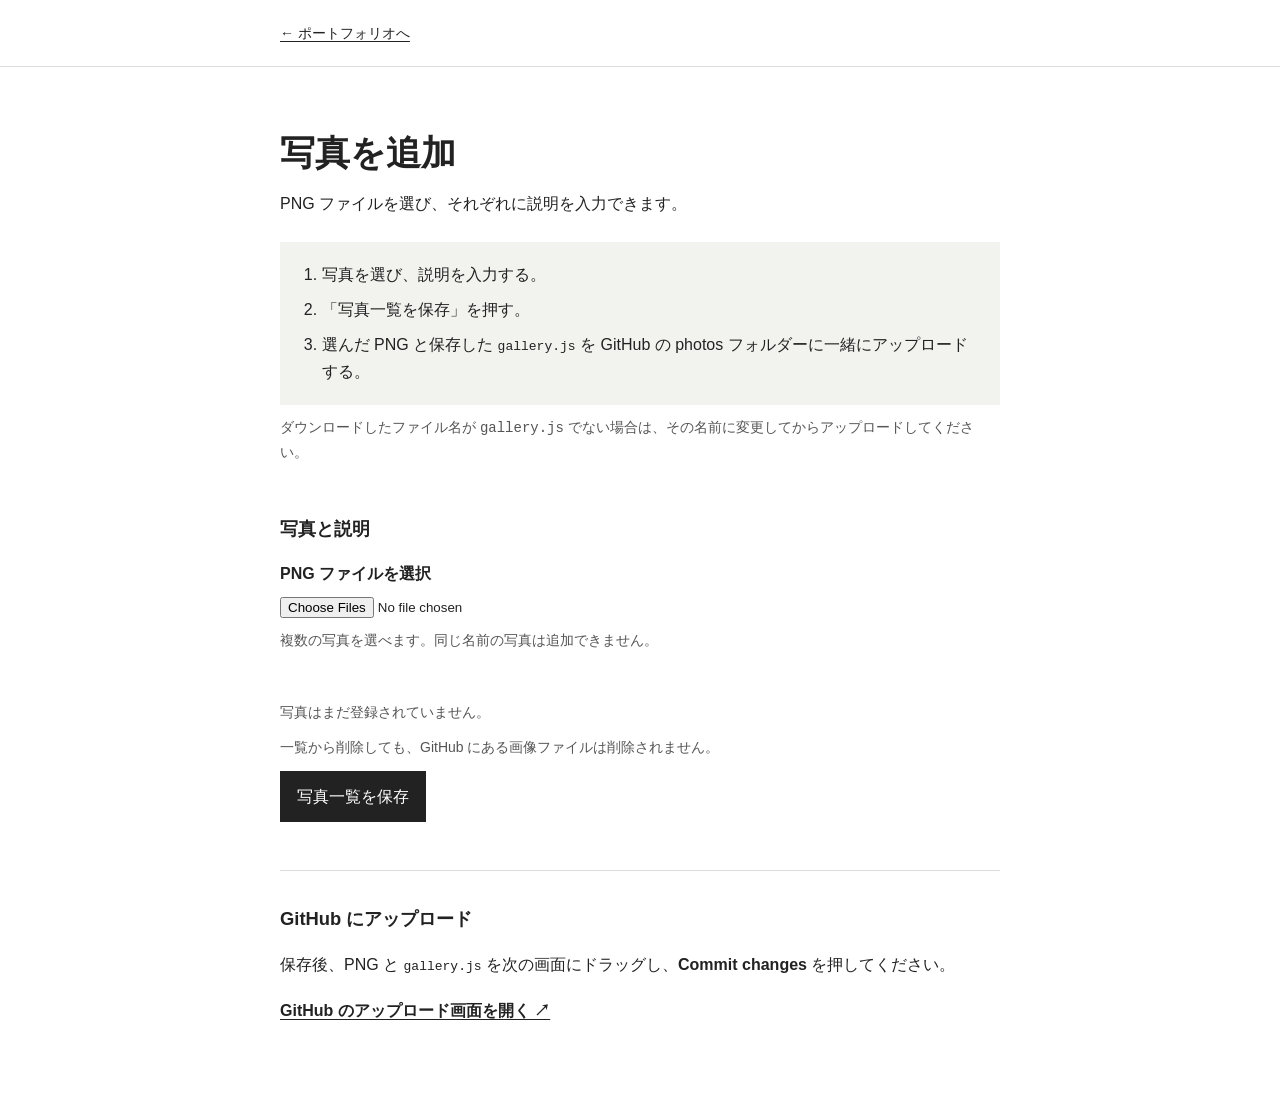
==== photos/manage.html @ d1356dd0 "Make PNG photo uploads easier" ====
<!doctype html>
<html lang="ja">
<head>
  <meta charset="utf-8">
  <meta name="viewport" content="width=device-width, initial-scale=1">
  <meta name="color-scheme" content="light">
  <title>写真を追加 | K.Saga</title>
  <link rel="stylesheet" href="./manage.css">
  <script src="./manage.js" defer></script>
</head>
<body>
  <header class="page-header"><div class="container"><a href="../">← ポートフォリオへ</a></div></header>
  <main class="container">
    <h1>写真を追加</h1>
    <p class="intro">PNG ファイルを選び、それぞれに説明を入力できます。</p>

    <ol class="steps">
      <li>写真を選び、説明を入力する。</li>
      <li>「写真一覧を保存」を押す。</li>
      <li>選んだ PNG と保存した <code>gallery.js</code> を GitHub の photos フォルダーに一緒にアップロードする。</li>
    </ol>
    <p class="note">ダウンロードしたファイル名が <code>gallery.js</code> でない場合は、その名前に変更してからアップロードしてください。</p>

    <section aria-labelledby="select-title">
      <h2 id="select-title">写真と説明</h2>
      <label for="photo-files">PNG ファイルを選択</label>
      <input id="photo-files" type="file" accept=".png,image/png" multiple disabled>
      <p class="hint">複数の写真を選べます。同じ名前の写真は追加できません。</p>
      <p class="status" id="status" role="status" aria-live="polite">写真一覧を読み込んでいます。</p>
      <ul class="photo-entries" id="photo-entries"></ul>
      <p class="empty" id="empty" hidden>写真はまだ登録されていません。</p>
      <p class="hint">一覧から削除しても、GitHub にある画像ファイルは削除されません。</p>
      <button id="download" type="button" disabled>写真一覧を保存</button>
    </section>

    <section class="upload" aria-labelledby="upload-title">
      <h2 id="upload-title">GitHub にアップロード</h2>
      <p>保存後、PNG と <code>gallery.js</code> を次の画面にドラッグし、<strong>Commit changes</strong> を押してください。</p>
      <a class="upload-link" href="https://github.com/SagaK-dev/portfolio/upload/main/photos" target="_blank" rel="noopener noreferrer">GitHub のアップロード画面を開く ↗</a>
    </section>
  </main>
  <noscript><p class="container">このページを使うには JavaScript を有効にしてください。</p></noscript>
</body>
</html>
---- photos/manage.css ----
:root { font-family: -apple-system, BlinkMacSystemFont, "Segoe UI", "Hiragino Kaku Gothic ProN", "Yu Gothic", Meiryo, sans-serif; color: #222; background: #fff; line-height: 1.7; }
*, *::before, *::after { box-sizing: border-box; }
[hidden] { display: none !important; }
body { margin: 0; }
.container { width: min(720px, calc(100% - 40px)); margin-inline: auto; }
a { color: inherit; text-underline-offset: .2em; }
a:focus-visible, button:focus-visible, input:focus-visible { outline: 2px solid #222; outline-offset: 3px; }
.page-header { border-bottom: 1px solid #ddd; }
.page-header .container { padding: 1.2rem 0; }
.page-header a { font-size: .875rem; }
main { padding: 3.5rem 0 5rem; }
h1 { margin: 0; font-size: clamp(1.7rem, 4vw, 2.2rem); }
h2 { margin: 0 0 1rem; font-size: 1.15rem; }
p { margin: .7rem 0; }
.intro { margin: .5rem 0 1.5rem; }
.steps { margin: 0; padding: 1.2rem 1.25rem 1.2rem 2.6rem; background: #f2f2ef; }
.steps li + li { margin-top: .5rem; }
.note, .hint, .empty { color: #555; font-size: .875rem; }
code { overflow-wrap: anywhere; }
section { margin-top: 3rem; }
label { display: block; font-weight: 600; }
input[type="file"] { display: block; max-width: 100%; margin-top: .6rem; }
.status { min-height: 1.5em; margin: 1rem 0 0; font-size: .875rem; }
.photo-entries { margin: 0; padding: 0; list-style: none; }
.photo-entries li { display: grid; gap: .45rem; margin-top: 1rem; padding: 1rem; border: 1px solid #ddd; }
.photo-entries img { width: 112px; height: 84px; object-fit: cover; background: #f2f2ef; }
.photo-entries strong { overflow-wrap: anywhere; font-size: .9rem; }
.photo-entries label { font-size: .875rem; }
input[type="text"] { width: 100%; min-width: 0; padding: .65rem .7rem; border: 1px solid #999; border-radius: 0; font: inherit; }
button { padding: .7rem 1rem; border: 1px solid #222; border-radius: 0; background: #222; color: #fff; font: inherit; cursor: pointer; }
button:disabled { border-color: #aaa; background: #aaa; cursor: default; }
.remove { justify-self: start; margin-top: .2rem; padding: .25rem 0; border: 0; background: transparent; color: #555; font-size: .8125rem; text-decoration: underline; text-underline-offset: .2em; }
.upload { padding-top: 2rem; border-top: 1px solid #ddd; }
.upload-link { display: inline-block; margin-top: .5rem; font-weight: 600; }
@media (max-width: 480px) { main { padding-top: 2.5rem; } section { margin-top: 2.5rem; } }
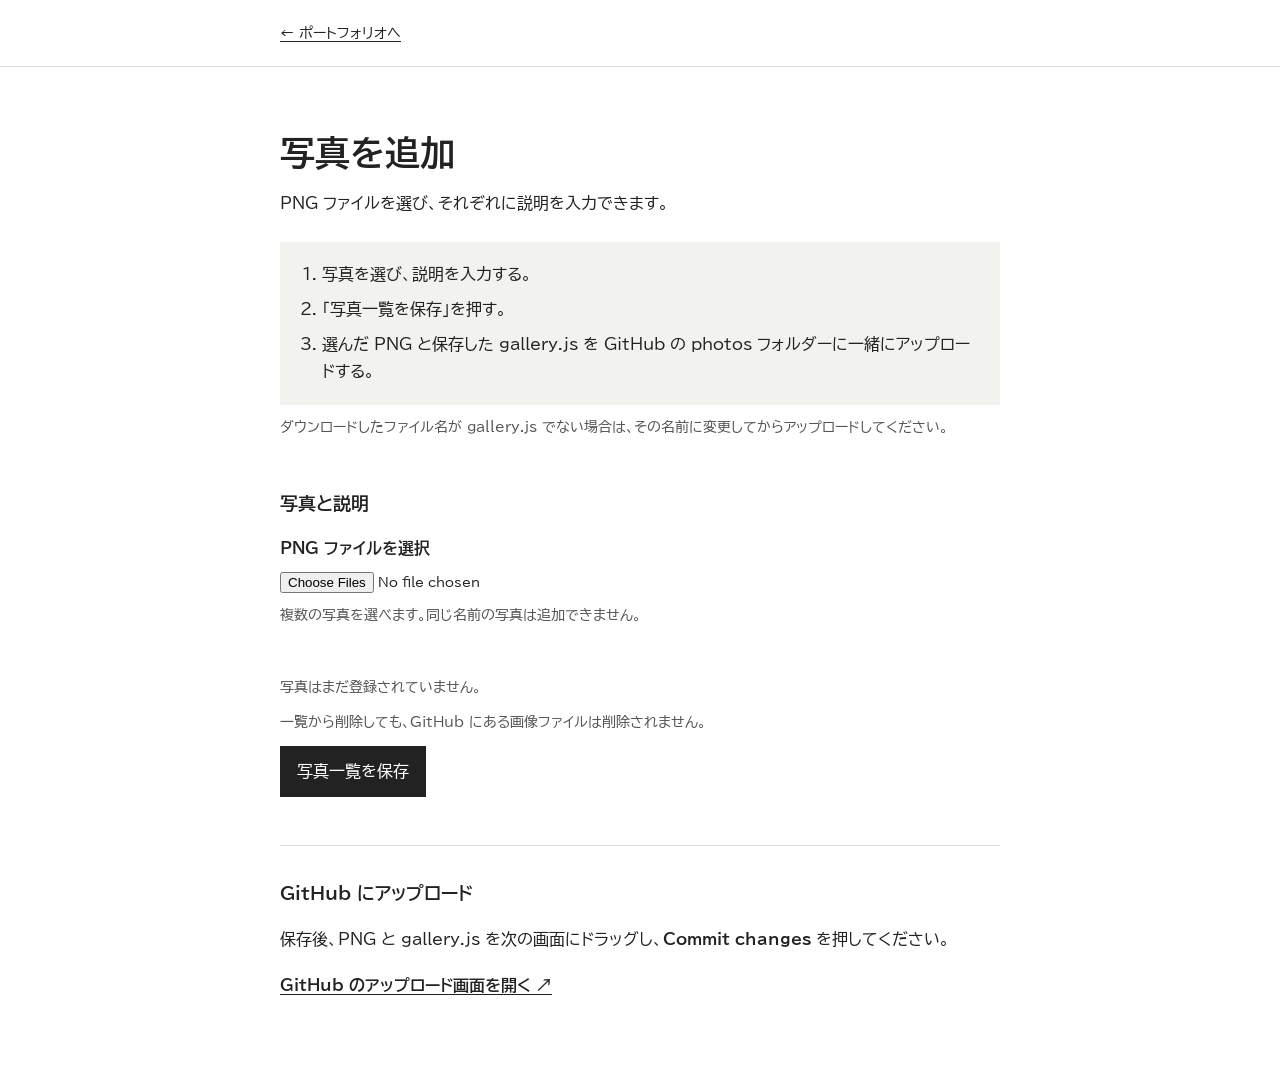
==== commit ea6b7599: "Add editable technology introduction section" ====
--- a/photos/manage.html
+++ b/photos/manage.html
@@ -5,6 +5,7 @@
   <meta name="viewport" content="width=device-width, initial-scale=1">
   <meta name="color-scheme" content="light">
   <title>写真を追加 | K.Saga</title>
+  <link rel="stylesheet" href="https://fonts.googleapis.com/css2?family=BIZ+UDPGothic:wght@400;700&amp;display=swap">
   <link rel="stylesheet" href="./manage.css">
   <script src="./manage.js" defer></script>
 </head>
@@ -42,3 +43,4 @@
   <noscript><p class="container">このページを使うには JavaScript を有効にしてください。</p></noscript>
 </body>
 </html>
+
--- a/photos/manage.css
+++ b/photos/manage.css
@@ -1,9 +1,10 @@
-:root { font-family: -apple-system, BlinkMacSystemFont, "Segoe UI", "Hiragino Kaku Gothic ProN", "Yu Gothic", Meiryo, sans-serif; color: #222; background: #fff; line-height: 1.7; }
+:root { font-family: "BIZ UDPGothic", "BIZ UDゴシック", sans-serif; color: #222; background: #fff; line-height: 1.7; }
 *, *::before, *::after { box-sizing: border-box; }
 [hidden] { display: none !important; }
 body { margin: 0; }
 .container { width: min(720px, calc(100% - 40px)); margin-inline: auto; }
 a { color: inherit; text-underline-offset: .2em; }
+code, input, button, textarea { font-family: inherit; }
 a:focus-visible, button:focus-visible, input:focus-visible { outline: 2px solid #222; outline-offset: 3px; }
 .page-header { border-bottom: 1px solid #ddd; }
 .page-header .container { padding: 1.2rem 0; }
@@ -33,3 +34,4 @@
 .upload { padding-top: 2rem; border-top: 1px solid #ddd; }
 .upload-link { display: inline-block; margin-top: .5rem; font-weight: 600; }
 @media (max-width: 480px) { main { padding-top: 2.5rem; } section { margin-top: 2.5rem; } }
+
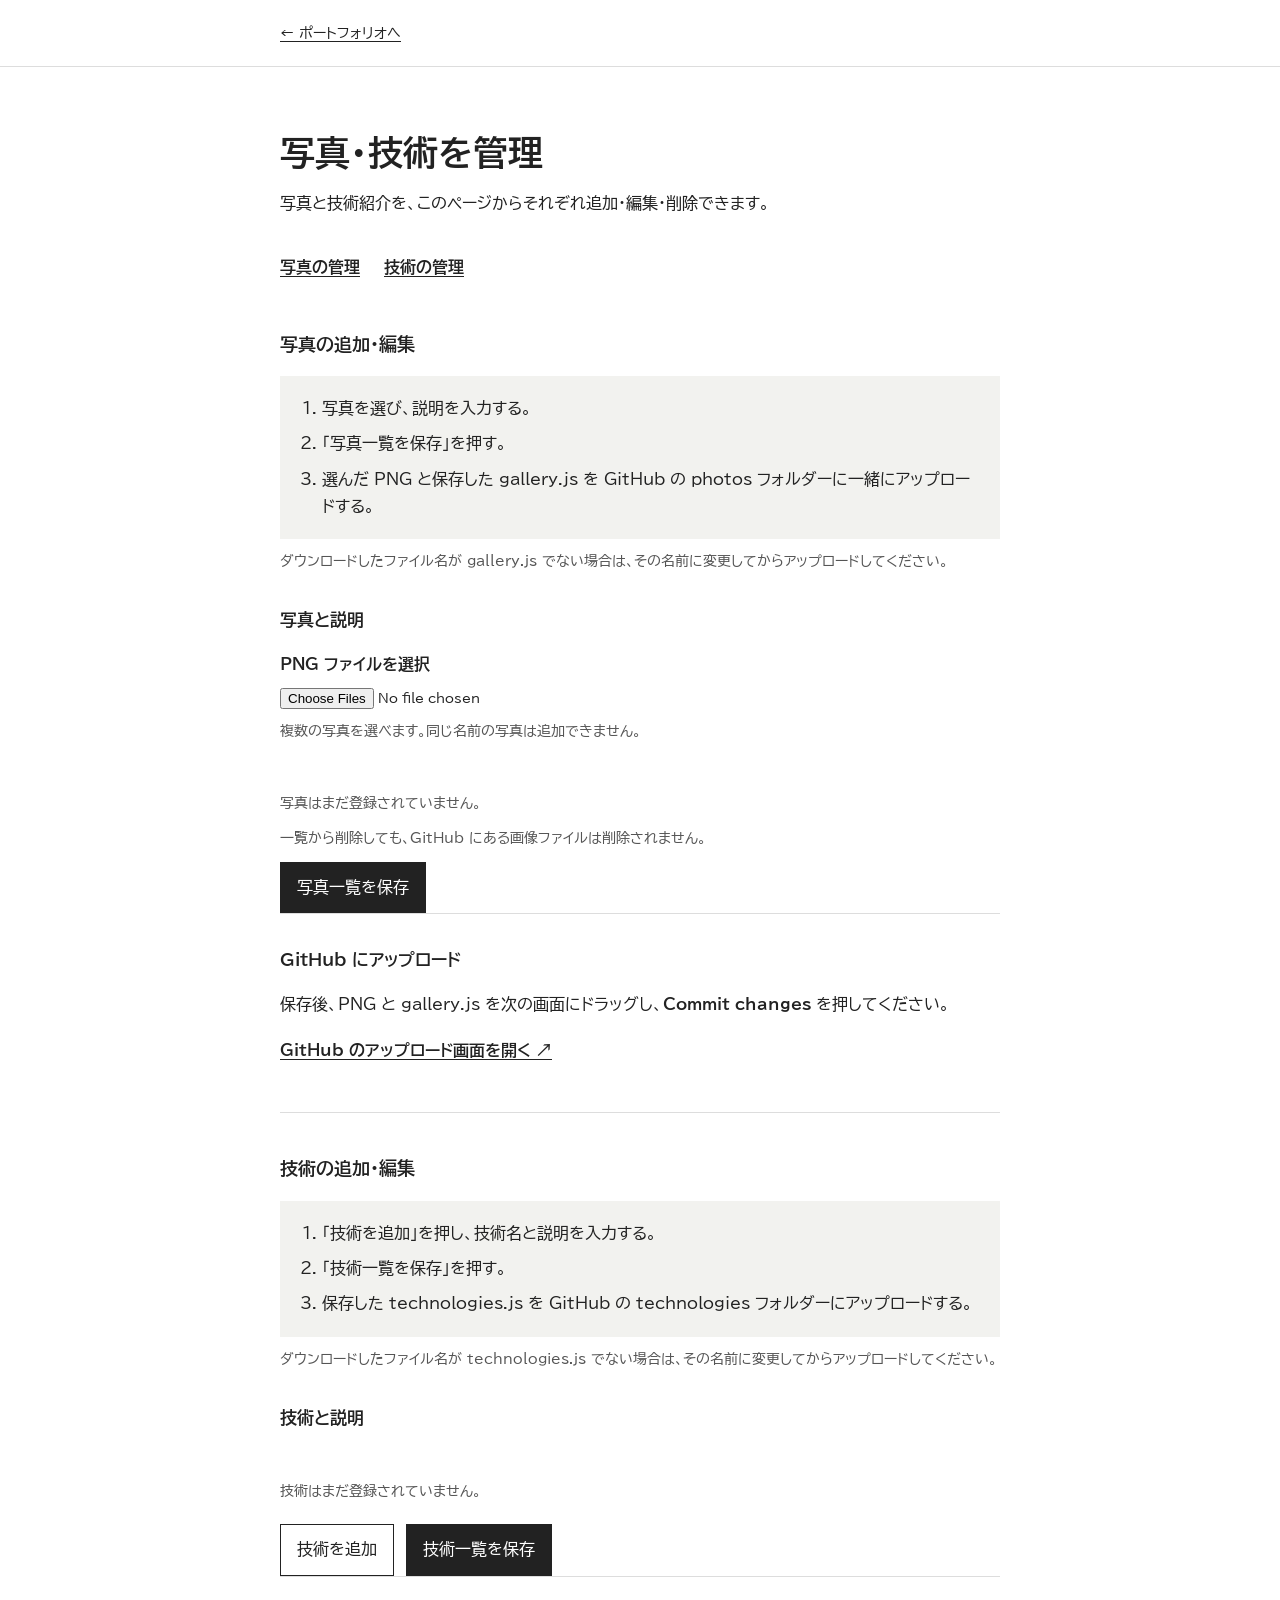
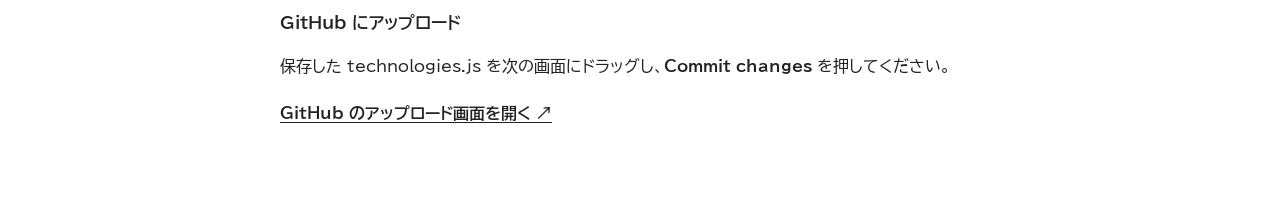
==== commit 27a9c13b: "Unify photo and technology management; standardize UD typography" ====
--- a/photos/manage.html
+++ b/photos/manage.html
@@ -4,43 +4,78 @@
   <meta charset="utf-8">
   <meta name="viewport" content="width=device-width, initial-scale=1">
   <meta name="color-scheme" content="light">
-  <title>写真を追加 | K.Saga</title>
+  <title>写真・技術を管理 | K.Saga</title>
   <link rel="stylesheet" href="https://fonts.googleapis.com/css2?family=BIZ+UDPGothic:wght@400;700&amp;display=swap">
   <link rel="stylesheet" href="./manage.css">
+  <link rel="stylesheet" href="../technologies/manage.css">
   <script src="./manage.js" defer></script>
+  <script src="../technologies/manage.js" defer></script>
 </head>
 <body>
   <header class="page-header"><div class="container"><a href="../">← ポートフォリオへ</a></div></header>
   <main class="container">
-    <h1>写真を追加</h1>
-    <p class="intro">PNG ファイルを選び、それぞれに説明を入力できます。</p>
+    <h1>写真・技術を管理</h1>
+    <p class="intro">写真と技術紹介を、このページからそれぞれ追加・編集・削除できます。</p>
+    <nav class="manager-nav" aria-label="管理する項目">
+      <a href="#photos">写真の管理</a>
+      <a href="#technologies">技術の管理</a>
+    </nav>
 
-    <ol class="steps">
-      <li>写真を選び、説明を入力する。</li>
-      <li>「写真一覧を保存」を押す。</li>
-      <li>選んだ PNG と保存した <code>gallery.js</code> を GitHub の photos フォルダーに一緒にアップロードする。</li>
-    </ol>
-    <p class="note">ダウンロードしたファイル名が <code>gallery.js</code> でない場合は、その名前に変更してからアップロードしてください。</p>
+    <section class="manager-group" id="photos" aria-labelledby="photos-title">
+      <h2 id="photos-title">写真の追加・編集</h2>
+      <ol class="steps">
+        <li>写真を選び、説明を入力する。</li>
+        <li>「写真一覧を保存」を押す。</li>
+        <li>選んだ PNG と保存した <code>gallery.js</code> を GitHub の photos フォルダーに一緒にアップロードする。</li>
+      </ol>
+      <p class="note">ダウンロードしたファイル名が <code>gallery.js</code> でない場合は、その名前に変更してからアップロードしてください。</p>
 
-    <section aria-labelledby="select-title">
-      <h2 id="select-title">写真と説明</h2>
-      <label for="photo-files">PNG ファイルを選択</label>
-      <input id="photo-files" type="file" accept=".png,image/png" multiple disabled>
-      <p class="hint">複数の写真を選べます。同じ名前の写真は追加できません。</p>
-      <p class="status" id="status" role="status" aria-live="polite">写真一覧を読み込んでいます。</p>
-      <ul class="photo-entries" id="photo-entries"></ul>
-      <p class="empty" id="empty" hidden>写真はまだ登録されていません。</p>
-      <p class="hint">一覧から削除しても、GitHub にある画像ファイルは削除されません。</p>
-      <button id="download" type="button" disabled>写真一覧を保存</button>
+      <div class="entries-panel" aria-labelledby="select-title">
+        <h3 id="select-title">写真と説明</h3>
+        <label for="photo-files">PNG ファイルを選択</label>
+        <input id="photo-files" type="file" accept=".png,image/png" multiple disabled>
+        <p class="hint">複数の写真を選べます。同じ名前の写真は追加できません。</p>
+        <p class="status" id="status" role="status" aria-live="polite">写真一覧を読み込んでいます。</p>
+        <ul class="photo-entries" id="photo-entries"></ul>
+        <p class="empty" id="empty" hidden>写真はまだ登録されていません。</p>
+        <p class="hint">一覧から削除しても、GitHub にある画像ファイルは削除されません。</p>
+        <button id="download" type="button" disabled>写真一覧を保存</button>
+      </div>
+
+      <div class="upload" aria-labelledby="photo-upload-title">
+        <h3 id="photo-upload-title">GitHub にアップロード</h3>
+        <p>保存後、PNG と <code>gallery.js</code> を次の画面にドラッグし、<strong>Commit changes</strong> を押してください。</p>
+        <a class="upload-link" href="https://github.com/SagaK-dev/portfolio/upload/main/photos" target="_blank" rel="noopener noreferrer">GitHub のアップロード画面を開く ↗</a>
+      </div>
     </section>
 
-    <section class="upload" aria-labelledby="upload-title">
-      <h2 id="upload-title">GitHub にアップロード</h2>
-      <p>保存後、PNG と <code>gallery.js</code> を次の画面にドラッグし、<strong>Commit changes</strong> を押してください。</p>
-      <a class="upload-link" href="https://github.com/SagaK-dev/portfolio/upload/main/photos" target="_blank" rel="noopener noreferrer">GitHub のアップロード画面を開く ↗</a>
+    <section class="manager-group" id="technologies" aria-labelledby="technologies-title">
+      <h2 id="technologies-title">技術の追加・編集</h2>
+      <ol class="steps">
+        <li>「技術を追加」を押し、技術名と説明を入力する。</li>
+        <li>「技術一覧を保存」を押す。</li>
+        <li>保存した <code>technologies.js</code> を GitHub の technologies フォルダーにアップロードする。</li>
+      </ol>
+      <p class="note">ダウンロードしたファイル名が <code>technologies.js</code> でない場合は、その名前に変更してからアップロードしてください。</p>
+
+      <div class="entries-panel" aria-labelledby="tech-entries-title">
+        <h3 id="tech-entries-title">技術と説明</h3>
+        <p class="status" id="tech-status" role="status" aria-live="polite">技術一覧を読み込んでいます。</p>
+        <ul class="managed-technologies" id="tech-entries"></ul>
+        <p class="empty" id="tech-empty" hidden>技術はまだ登録されていません。</p>
+        <div class="actions">
+          <button id="tech-add" class="secondary" type="button" disabled>技術を追加</button>
+          <button id="tech-download" type="button" disabled>技術一覧を保存</button>
+        </div>
+      </div>
+
+      <div class="upload" aria-labelledby="tech-upload-title">
+        <h3 id="tech-upload-title">GitHub にアップロード</h3>
+        <p>保存した <code>technologies.js</code> を次の画面にドラッグし、<strong>Commit changes</strong> を押してください。</p>
+        <a class="upload-link" href="https://github.com/SagaK-dev/portfolio/upload/main/technologies" target="_blank" rel="noopener noreferrer">GitHub のアップロード画面を開く ↗</a>
+      </div>
     </section>
   </main>
   <noscript><p class="container">このページを使うには JavaScript を有効にしてください。</p></noscript>
 </body>
 </html>
-
--- a/photos/manage.css
+++ b/photos/manage.css
@@ -1,10 +1,10 @@
-:root { font-family: "BIZ UDPGothic", "BIZ UDゴシック", sans-serif; color: #222; background: #fff; line-height: 1.7; }
+:root { --ud-font: "BIZ UDPGothic", "BIZ UDゴシック", "UD デジタル 教科書体 N-R", sans-serif; font-family: var(--ud-font); color: #222; background: #fff; line-height: 1.7; }
 *, *::before, *::after { box-sizing: border-box; }
 [hidden] { display: none !important; }
 body { margin: 0; }
 .container { width: min(720px, calc(100% - 40px)); margin-inline: auto; }
 a { color: inherit; text-underline-offset: .2em; }
-code, input, button, textarea { font-family: inherit; }
+code, input, button, textarea, select, option, pre { font-family: var(--ud-font); }
 a:focus-visible, button:focus-visible, input:focus-visible { outline: 2px solid #222; outline-offset: 3px; }
 .page-header { border-bottom: 1px solid #ddd; }
 .page-header .container { padding: 1.2rem 0; }
@@ -12,6 +12,7 @@
 main { padding: 3.5rem 0 5rem; }
 h1 { margin: 0; font-size: clamp(1.7rem, 4vw, 2.2rem); }
 h2 { margin: 0 0 1rem; font-size: 1.15rem; }
+h3 { margin: 0 0 1rem; font-size: 1.05rem; }
 p { margin: .7rem 0; }
 .intro { margin: .5rem 0 1.5rem; }
 .steps { margin: 0; padding: 1.2rem 1.25rem 1.2rem 2.6rem; background: #f2f2ef; }
@@ -35,3 +36,9 @@
 .upload-link { display: inline-block; margin-top: .5rem; font-weight: 600; }
 @media (max-width: 480px) { main { padding-top: 2.5rem; } section { margin-top: 2.5rem; } }
 
+
+.manager-nav { display: flex; flex-wrap: wrap; gap: .75rem 1.5rem; padding: .75rem 0 0; }
+.manager-nav a { font-weight: 700; }
+.manager-group { scroll-margin-top: 1rem; }
+.manager-group + .manager-group { padding-top: 2.5rem; border-top: 1px solid #ddd; }
+.entries-panel { margin-top: 2rem; }
--- a/technologies/manage.css
+++ b/technologies/manage.css
@@ -0,0 +1,9 @@
+textarea:focus-visible { outline: 2px solid #222; outline-offset: 3px; }
+.managed-technologies { margin: 0; padding: 0; list-style: none; }
+.managed-technologies li { display: grid; gap: .45rem; margin-top: 1rem; padding: 1rem; border: 1px solid #ddd; }
+.managed-technologies label { margin-top: .3rem; font-size: .875rem; }
+.managed-technologies textarea { width: 100%; min-width: 0; min-height: 7rem; padding: .65rem .7rem; resize: vertical; border: 1px solid #999; border-radius: 0; font: inherit; line-height: 1.7; }
+.managed-technologies .remove { margin-top: .5rem; }
+.actions { display: flex; flex-wrap: wrap; gap: .75rem; margin-top: 1.25rem; }
+.secondary { background: #fff; color: #222; }
+.secondary:disabled { background: #fff; color: #999; }
